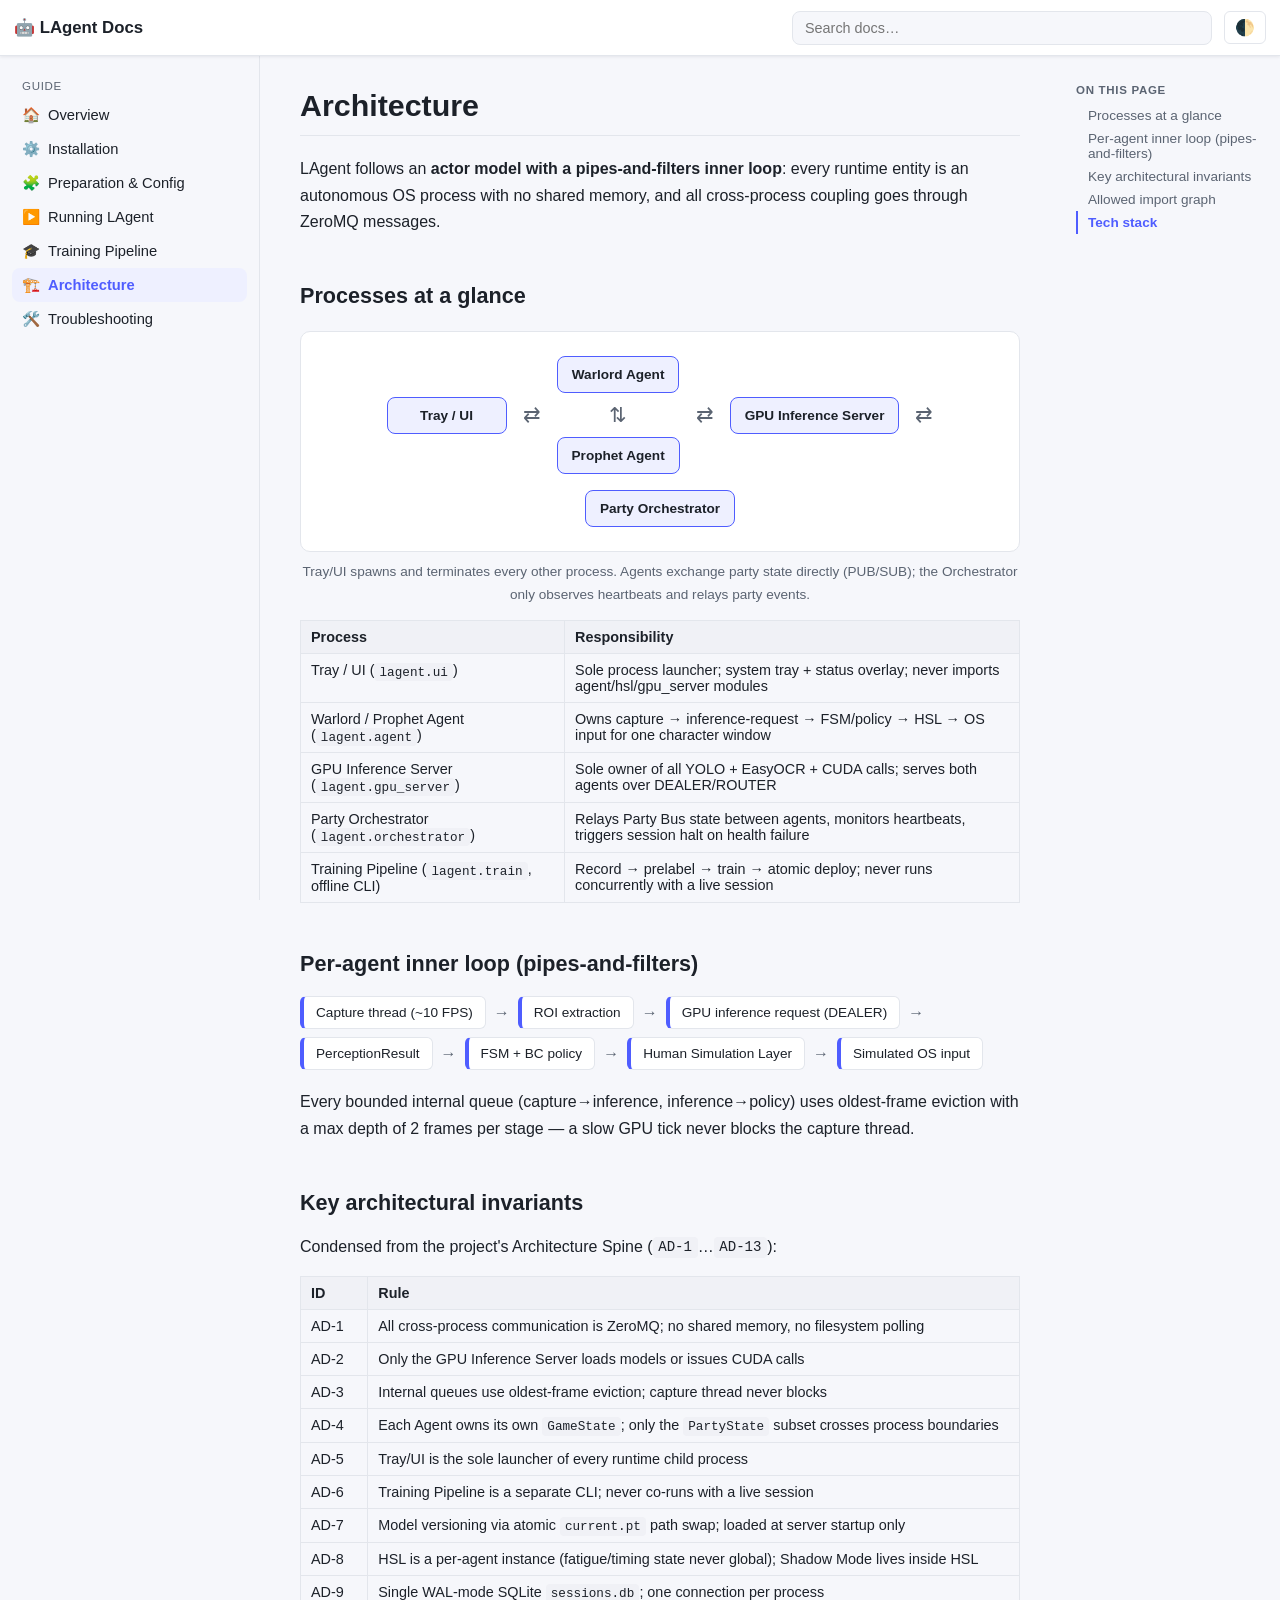
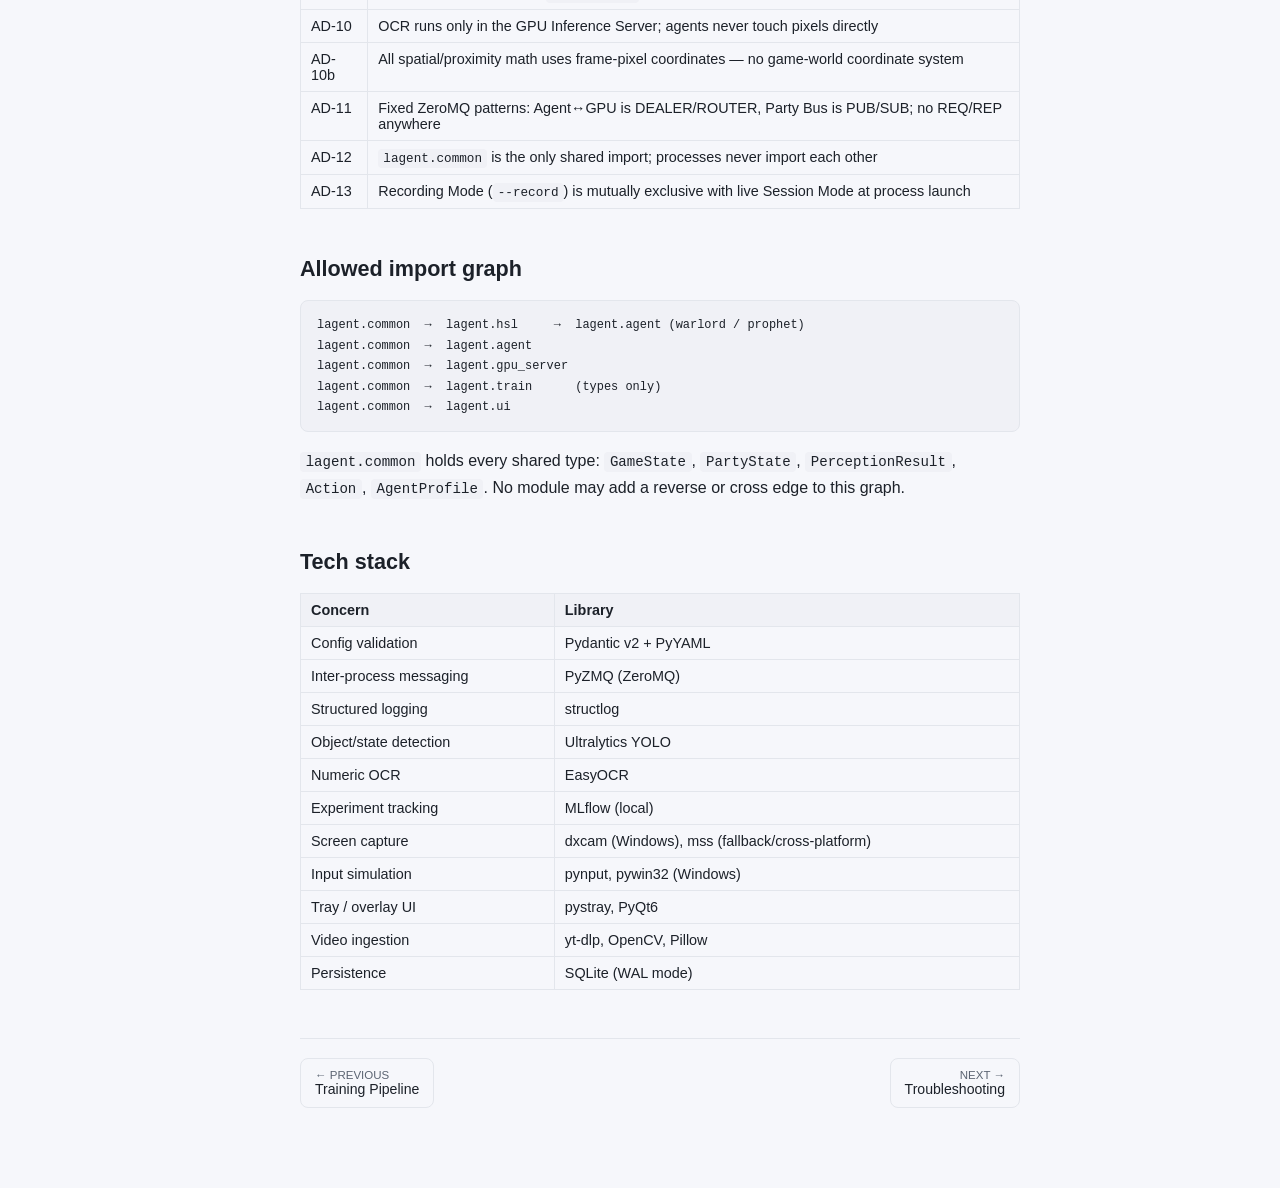
==== docs/site/architecture.html @ 67173eef "documentation html added" ====
<!doctype html>
<html lang="en">
<head>
<meta charset="utf-8" />
<meta name="viewport" content="width=device-width, initial-scale=1" />
<title>Architecture · LAgent Docs</title>
<link rel="stylesheet" href="assets/style.css" />
</head>
<body>
<header class="topbar">
  <button id="navToggle" aria-label="Toggle navigation">☰</button>
  <div class="brand">🤖 LAgent Docs</div>
  <div class="search-wrap">
    <input id="searchInput" type="text" placeholder="Search docs…" autocomplete="off" />
    <div id="searchResults" class="search-results"></div>
  </div>
  <button id="themeToggle" aria-label="Toggle theme">🌓</button>
</header>

<div class="layout">
  <nav id="sidebar" class="sidebar"></nav>

  <main class="content">
    <h1>Architecture</h1>
    <p>LAgent follows an <strong>actor model with a pipes-and-filters inner loop</strong>: every
      runtime entity is an autonomous OS process with no shared memory, and all cross-process
      coupling goes through ZeroMQ messages.</p>

    <h2 id="actors">Processes at a glance</h2>
    <div class="diagram">
      <div class="flow-col">
        <div class="node">Tray / UI</div>
      </div>
      <span class="arrow">⇄</span>
      <div class="flow-col">
        <div class="node">Warlord Agent</div>
        <span class="arrow">⇅</span>
        <div class="node">Prophet Agent</div>
      </div>
      <span class="arrow">⇄</span>
      <div class="flow-col">
        <div class="node">GPU Inference Server</div>
      </div>
      <span class="arrow">⇄</span>
      <div class="flow-col">
        <div class="node">Party Orchestrator</div>
      </div>
    </div>
    <p style="text-align:center; color:var(--text-muted); font-size:0.85rem; margin-top:-1em;">
      Tray/UI spawns and terminates every other process. Agents exchange party state directly
      (PUB/SUB); the Orchestrator only observes heartbeats and relays party events.
    </p>

    <table>
      <thead><tr><th>Process</th><th>Responsibility</th></tr></thead>
      <tbody>
        <tr><td>Tray / UI (<code>lagent.ui</code>)</td><td>Sole process launcher; system tray + status overlay; never imports agent/hsl/gpu_server modules</td></tr>
        <tr><td>Warlord / Prophet Agent (<code>lagent.agent</code>)</td><td>Owns capture → inference-request → FSM/policy → HSL → OS input for one character window</td></tr>
        <tr><td>GPU Inference Server (<code>lagent.gpu_server</code>)</td><td>Sole owner of all YOLO + EasyOCR + CUDA calls; serves both agents over DEALER/ROUTER</td></tr>
        <tr><td>Party Orchestrator (<code>lagent.orchestrator</code>)</td><td>Relays Party Bus state between agents, monitors heartbeats, triggers session halt on health failure</td></tr>
        <tr><td>Training Pipeline (<code>lagent.train</code>, offline CLI)</td><td>Record → prelabel → train → atomic deploy; never runs concurrently with a live session</td></tr>
      </tbody>
    </table>

    <h2 id="pipeline">Per-agent inner loop (pipes-and-filters)</h2>
    <div class="pipeline">
      <div class="step">Capture thread (~10 FPS)</div>
      <span class="sep">→</span>
      <div class="step">ROI extraction</div>
      <span class="sep">→</span>
      <div class="step">GPU inference request (DEALER)</div>
      <span class="sep">→</span>
      <div class="step">PerceptionResult</div>
      <span class="sep">→</span>
      <div class="step">FSM + BC policy</div>
      <span class="sep">→</span>
      <div class="step">Human Simulation Layer</div>
      <span class="sep">→</span>
      <div class="step">Simulated OS input</div>
    </div>
    <p>Every bounded internal queue (capture→inference, inference→policy) uses oldest-frame
      eviction with a max depth of 2 frames per stage — a slow GPU tick never blocks the
      capture thread.</p>

    <h2 id="invariants">Key architectural invariants</h2>
    <p>Condensed from the project's Architecture Spine (<code>AD-1</code>…<code>AD-13</code>):</p>
    <table>
      <thead><tr><th>ID</th><th>Rule</th></tr></thead>
      <tbody>
        <tr><td>AD-1</td><td>All cross-process communication is ZeroMQ; no shared memory, no filesystem polling</td></tr>
        <tr><td>AD-2</td><td>Only the GPU Inference Server loads models or issues CUDA calls</td></tr>
        <tr><td>AD-3</td><td>Internal queues use oldest-frame eviction; capture thread never blocks</td></tr>
        <tr><td>AD-4</td><td>Each Agent owns its own <code>GameState</code>; only the <code>PartyState</code> subset crosses process boundaries</td></tr>
        <tr><td>AD-5</td><td>Tray/UI is the sole launcher of every runtime child process</td></tr>
        <tr><td>AD-6</td><td>Training Pipeline is a separate CLI; never co-runs with a live session</td></tr>
        <tr><td>AD-7</td><td>Model versioning via atomic <code>current.pt</code> path swap; loaded at server startup only</td></tr>
        <tr><td>AD-8</td><td>HSL is a per-agent instance (fatigue/timing state never global); Shadow Mode lives inside HSL</td></tr>
        <tr><td>AD-9</td><td>Single WAL-mode SQLite <code>sessions.db</code>; one connection per process</td></tr>
        <tr><td>AD-10</td><td>OCR runs only in the GPU Inference Server; agents never touch pixels directly</td></tr>
        <tr><td>AD-10b</td><td>All spatial/proximity math uses frame-pixel coordinates — no game-world coordinate system</td></tr>
        <tr><td>AD-11</td><td>Fixed ZeroMQ patterns: Agent↔GPU is DEALER/ROUTER, Party Bus is PUB/SUB; no REQ/REP anywhere</td></tr>
        <tr><td>AD-12</td><td><code>lagent.common</code> is the only shared import; processes never import each other</td></tr>
        <tr><td>AD-13</td><td>Recording Mode (<code>--record</code>) is mutually exclusive with live Session Mode at process launch</td></tr>
      </tbody>
    </table>

    <h2 id="import-graph">Allowed import graph</h2>
    <pre><code>lagent.common  →  lagent.hsl     →  lagent.agent (warlord / prophet)
lagent.common  →  lagent.agent
lagent.common  →  lagent.gpu_server
lagent.common  →  lagent.train      (types only)
lagent.common  →  lagent.ui</code></pre>
    <p><code>lagent.common</code> holds every shared type: <code>GameState</code>,
      <code>PartyState</code>, <code>PerceptionResult</code>, <code>Action</code>,
      <code>AgentProfile</code>. No module may add a reverse or cross edge to this graph.</p>

    <h2 id="stack">Tech stack</h2>
    <table>
      <thead><tr><th>Concern</th><th>Library</th></tr></thead>
      <tbody>
        <tr><td>Config validation</td><td>Pydantic v2 + PyYAML</td></tr>
        <tr><td>Inter-process messaging</td><td>PyZMQ (ZeroMQ)</td></tr>
        <tr><td>Structured logging</td><td>structlog</td></tr>
        <tr><td>Object/state detection</td><td>Ultralytics YOLO</td></tr>
        <tr><td>Numeric OCR</td><td>EasyOCR</td></tr>
        <tr><td>Experiment tracking</td><td>MLflow (local)</td></tr>
        <tr><td>Screen capture</td><td>dxcam (Windows), mss (fallback/cross-platform)</td></tr>
        <tr><td>Input simulation</td><td>pynput, pywin32 (Windows)</td></tr>
        <tr><td>Tray / overlay UI</td><td>pystray, PyQt6</td></tr>
        <tr><td>Video ingestion</td><td>yt-dlp, OpenCV, Pillow</td></tr>
        <tr><td>Persistence</td><td>SQLite (WAL mode)</td></tr>
      </tbody>
    </table>

    <div class="page-nav"></div>
  </main>

  <aside id="toc" class="toc"></aside>
</div>

<script src="assets/search-index.js"></script>
<script src="assets/app.js" data-page="architecture"></script>
</body>
</html>
---- docs/site/assets/style.css ----
/* LAgent documentation site — shared styles */
:root {
  --bg: #f6f7fb;
  --bg-elevated: #ffffff;
  --text: #1c2129;
  --text-muted: #5b6472;
  --border: #e3e6ec;
  --accent: #4f5dff;
  --accent-soft: #eef0ff;
  --code-bg: #f0f1f6;
  --sidebar-w: 260px;
  --toc-w: 220px;
  --topbar-h: 56px;
  --danger: #c0392b;
  --warn-bg: #fff6e5;
  --warn-border: #f0c674;
  --ok-bg: #eafaf1;
  --ok-border: #7fd7a3;
  --shadow: 0 1px 3px rgba(20, 24, 40, 0.08);
}

[data-theme="dark"] {
  --bg: #10131a;
  --bg-elevated: #161b24;
  --text: #e7eaf1;
  --text-muted: #9aa4b6;
  --border: #262d3a;
  --accent: #8b93ff;
  --accent-soft: #1c2140;
  --code-bg: #1b202b;
  --warn-bg: #2a2410;
  --warn-border: #6b5a1e;
  --ok-bg: #10261b;
  --ok-border: #2f6b47;
  --shadow: 0 1px 3px rgba(0, 0, 0, 0.4);
}

* { box-sizing: border-box; }

html, body {
  margin: 0;
  padding: 0;
  background: var(--bg);
  color: var(--text);
  font-family: -apple-system, BlinkMacSystemFont, "Segoe UI", Roboto, Helvetica, Arial, sans-serif;
  scroll-behavior: smooth;
}

a { color: var(--accent); text-decoration: none; }
a:hover { text-decoration: underline; }

code, pre {
  font-family: "SFMono-Regular", Consolas, "Liberation Mono", Menlo, monospace;
}

code {
  background: var(--code-bg);
  padding: 0.15em 0.4em;
  border-radius: 4px;
  font-size: 0.88em;
}

pre {
  background: var(--code-bg);
  border: 1px solid var(--border);
  border-radius: 8px;
  padding: 14px 16px;
  overflow-x: auto;
  line-height: 1.5;
  font-size: 0.85em;
}
pre code { background: none; padding: 0; }

/* Topbar */
.topbar {
  position: fixed;
  top: 0; left: 0; right: 0;
  height: var(--topbar-h);
  background: var(--bg-elevated);
  border-bottom: 1px solid var(--border);
  display: flex;
  align-items: center;
  gap: 12px;
  padding: 0 14px;
  z-index: 100;
  box-shadow: var(--shadow);
}
.topbar .brand {
  font-weight: 700;
  font-size: 1.05rem;
  white-space: nowrap;
}
#navToggle {
  display: none;
  background: none;
  border: 1px solid var(--border);
  border-radius: 6px;
  color: var(--text);
  font-size: 1.1rem;
  padding: 4px 9px;
  cursor: pointer;
}
.search-wrap { position: relative; flex: 1; max-width: 420px; margin-left: auto; }
#searchInput {
  width: 100%;
  padding: 8px 12px;
  border-radius: 8px;
  border: 1px solid var(--border);
  background: var(--bg);
  color: var(--text);
  font-size: 0.9rem;
}
#searchInput:focus { outline: 2px solid var(--accent); }
.search-results {
  position: absolute;
  top: calc(100% + 6px);
  left: 0; right: 0;
  background: var(--bg-elevated);
  border: 1px solid var(--border);
  border-radius: 8px;
  box-shadow: var(--shadow);
  max-height: 360px;
  overflow-y: auto;
  display: none;
  z-index: 200;
}
.search-results.open { display: block; }
.search-results a {
  display: block;
  padding: 9px 12px;
  color: var(--text);
  border-bottom: 1px solid var(--border);
  text-decoration: none;
}
.search-results a:last-child { border-bottom: none; }
.search-results a:hover, .search-results a.active { background: var(--accent-soft); }
.search-results small { display: block; color: var(--text-muted); font-weight: 400; }
.search-empty { padding: 10px 12px; color: var(--text-muted); font-size: 0.85rem; }

#themeToggle {
  background: none;
  border: 1px solid var(--border);
  border-radius: 6px;
  color: var(--text);
  font-size: 1rem;
  padding: 6px 10px;
  cursor: pointer;
  white-space: nowrap;
}

/* Layout */
.layout {
  display: flex;
  max-width: 1400px;
  margin: 0 auto;
  padding-top: var(--topbar-h);
}

.sidebar {
  width: var(--sidebar-w);
  flex: 0 0 var(--sidebar-w);
  position: sticky;
  top: var(--topbar-h);
  height: calc(100vh - var(--topbar-h));
  overflow-y: auto;
  padding: 20px 12px;
  border-right: 1px solid var(--border);
}
.sidebar .group-title {
  font-size: 0.72rem;
  text-transform: uppercase;
  letter-spacing: 0.06em;
  color: var(--text-muted);
  margin: 18px 10px 6px;
}
.sidebar .group-title:first-child { margin-top: 4px; }
.sidebar a.nav-link {
  display: flex;
  align-items: center;
  gap: 8px;
  padding: 8px 10px;
  border-radius: 8px;
  color: var(--text);
  font-size: 0.92rem;
  text-decoration: none;
}
.sidebar a.nav-link:hover { background: var(--accent-soft); }
.sidebar a.nav-link.active {
  background: var(--accent-soft);
  color: var(--accent);
  font-weight: 600;
}

.content {
  flex: 1 1 auto;
  min-width: 0;
  padding: 32px 40px 80px;
}
.content h1:first-child { margin-top: 0; }
.content h1 { font-size: 1.9rem; border-bottom: 1px solid var(--border); padding-bottom: 12px; }
.content h2 { font-size: 1.35rem; margin-top: 2.2em; scroll-margin-top: 80px; }
.content h3 { font-size: 1.08rem; margin-top: 1.8em; scroll-margin-top: 80px; }
.content p, .content li { line-height: 1.65; color: var(--text); }
.content table {
  border-collapse: collapse;
  width: 100%;
  margin: 1em 0;
  font-size: 0.9rem;
}
.content th, .content td {
  border: 1px solid var(--border);
  padding: 8px 10px;
  text-align: left;
  vertical-align: top;
}
.content th { background: var(--code-bg); }

.toc {
  width: var(--toc-w);
  flex: 0 0 var(--toc-w);
  position: sticky;
  top: var(--topbar-h);
  height: calc(100vh - var(--topbar-h));
  overflow-y: auto;
  padding: 28px 16px;
  font-size: 0.85rem;
}
.toc .toc-title { font-weight: 700; margin-bottom: 8px; color: var(--text-muted); text-transform: uppercase; font-size: 0.72rem; letter-spacing: 0.06em; }
.toc a { display: block; color: var(--text-muted); padding: 4px 0 4px 10px; border-left: 2px solid transparent; }
.toc a.h3 { padding-left: 20px; font-size: 0.82rem; }
.toc a.active { color: var(--accent); border-left-color: var(--accent); font-weight: 600; }

/* Callouts */
.callout {
  border-radius: 8px;
  padding: 12px 16px;
  margin: 1.2em 0;
  border: 1px solid var(--border);
}
.callout.warn { background: var(--warn-bg); border-color: var(--warn-border); }
.callout.ok { background: var(--ok-bg); border-color: var(--ok-border); }
.callout.info { background: var(--accent-soft); border-color: var(--accent); }
.callout strong.callout-title { display: block; margin-bottom: 4px; }

.badge {
  display: inline-block;
  padding: 2px 8px;
  border-radius: 999px;
  font-size: 0.72rem;
  font-weight: 700;
  background: var(--accent-soft);
  color: var(--accent);
  margin-right: 4px;
}

.cards {
  display: grid;
  grid-template-columns: repeat(auto-fit, minmax(220px, 1fr));
  gap: 14px;
  margin: 1.2em 0;
}
.card {
  border: 1px solid var(--border);
  border-radius: 10px;
  padding: 14px 16px;
  background: var(--bg-elevated);
  box-shadow: var(--shadow);
}
.card h3 { margin-top: 0; font-size: 1rem; }
.card p { margin-bottom: 0; color: var(--text-muted); font-size: 0.88rem; }

/* Simple architecture diagram (CSS boxes, no external deps) */
.diagram {
  display: flex;
  flex-wrap: wrap;
  gap: 16px;
  align-items: center;
  justify-content: center;
  padding: 24px;
  background: var(--bg-elevated);
  border: 1px solid var(--border);
  border-radius: 10px;
  margin: 1.4em 0;
}
.diagram .node {
  border: 1.5px solid var(--accent);
  border-radius: 8px;
  padding: 10px 14px;
  font-size: 0.85rem;
  font-weight: 600;
  background: var(--accent-soft);
  color: var(--text);
  text-align: center;
  min-width: 120px;
}
.diagram .arrow { color: var(--text-muted); font-size: 1.3rem; }
.flow-col { display: flex; flex-direction: column; gap: 10px; align-items: center; }

.pipeline {
  display: flex;
  flex-wrap: wrap;
  gap: 8px;
  align-items: center;
  margin: 1.2em 0;
}
.pipeline .step {
  border: 1.5px solid var(--border);
  border-left: 4px solid var(--accent);
  border-radius: 6px;
  padding: 8px 12px;
  background: var(--bg-elevated);
  font-size: 0.85rem;
}
.pipeline .sep { color: var(--text-muted); }

.page-nav {
  display: flex;
  justify-content: space-between;
  margin-top: 3em;
  padding-top: 1.2em;
  border-top: 1px solid var(--border);
  gap: 16px;
}
.page-nav a {
  border: 1px solid var(--border);
  border-radius: 8px;
  padding: 10px 14px;
  color: var(--text);
  text-decoration: none;
  font-size: 0.88rem;
  max-width: 46%;
}
.page-nav a:hover { border-color: var(--accent); }
.page-nav .dir { display: block; color: var(--text-muted); font-size: 0.72rem; text-transform: uppercase; }
.page-nav .next { margin-left: auto; text-align: right; }

.kbd {
  border: 1px solid var(--border);
  border-bottom-width: 2px;
  border-radius: 4px;
  padding: 1px 6px;
  font-family: monospace;
  font-size: 0.82em;
  background: var(--code-bg);
}

.checklist { list-style: none; padding-left: 0; }
.checklist li { padding-left: 1.6em; position: relative; margin-bottom: 6px; }
.checklist li::before {
  content: "☐";
  position: absolute; left: 0; color: var(--accent); font-size: 1.05em;
}

/* Mobile */
@media (max-width: 1100px) {
  .toc { display: none; }
}
@media (max-width: 860px) {
  #navToggle { display: inline-block; }
  .sidebar {
    position: fixed;
    left: 0;
    top: var(--topbar-h);
    height: calc(100vh - var(--topbar-h));
    background: var(--bg-elevated);
    z-index: 90;
    transform: translateX(-105%);
    transition: transform 0.18s ease;
    box-shadow: var(--shadow);
  }
  .sidebar.open { transform: translateX(0); }
  .content { padding: 24px 18px 60px; }
  .search-wrap { max-width: none; }
  .topbar .brand { display: none; }
}
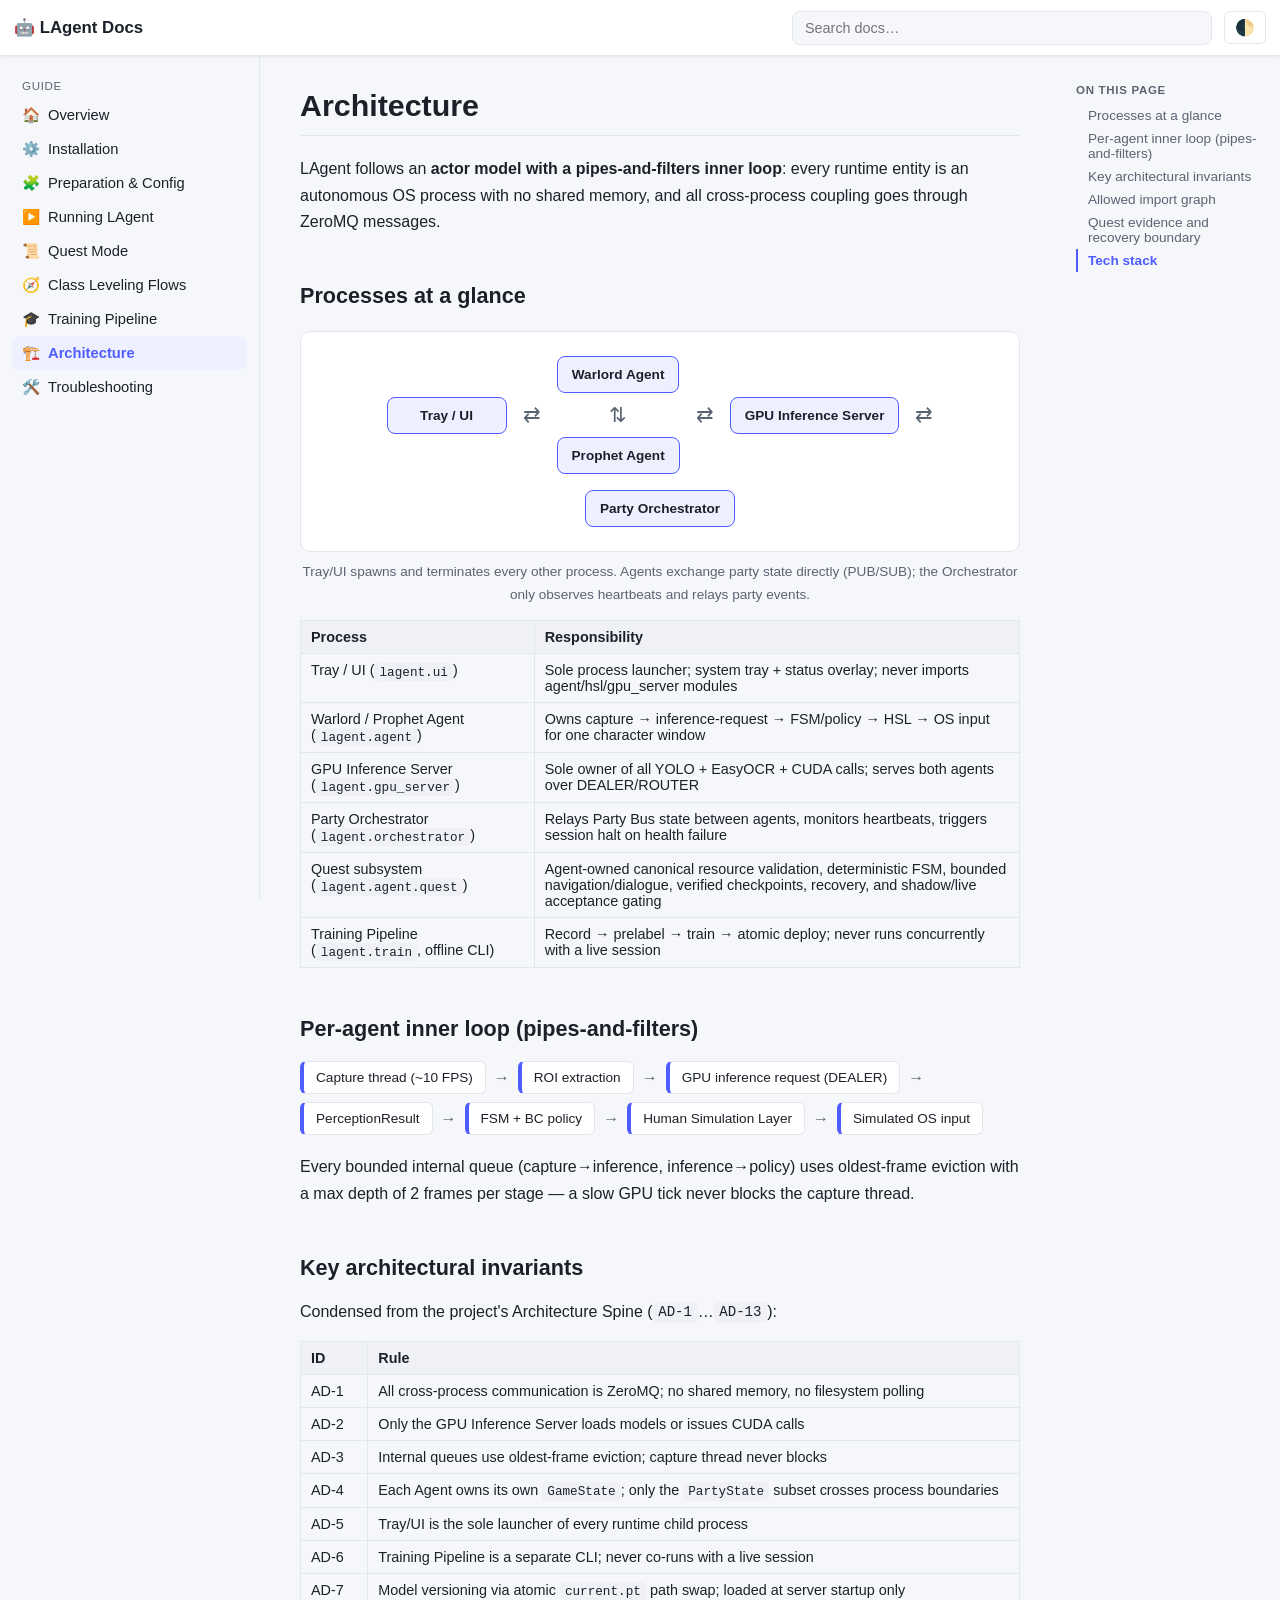
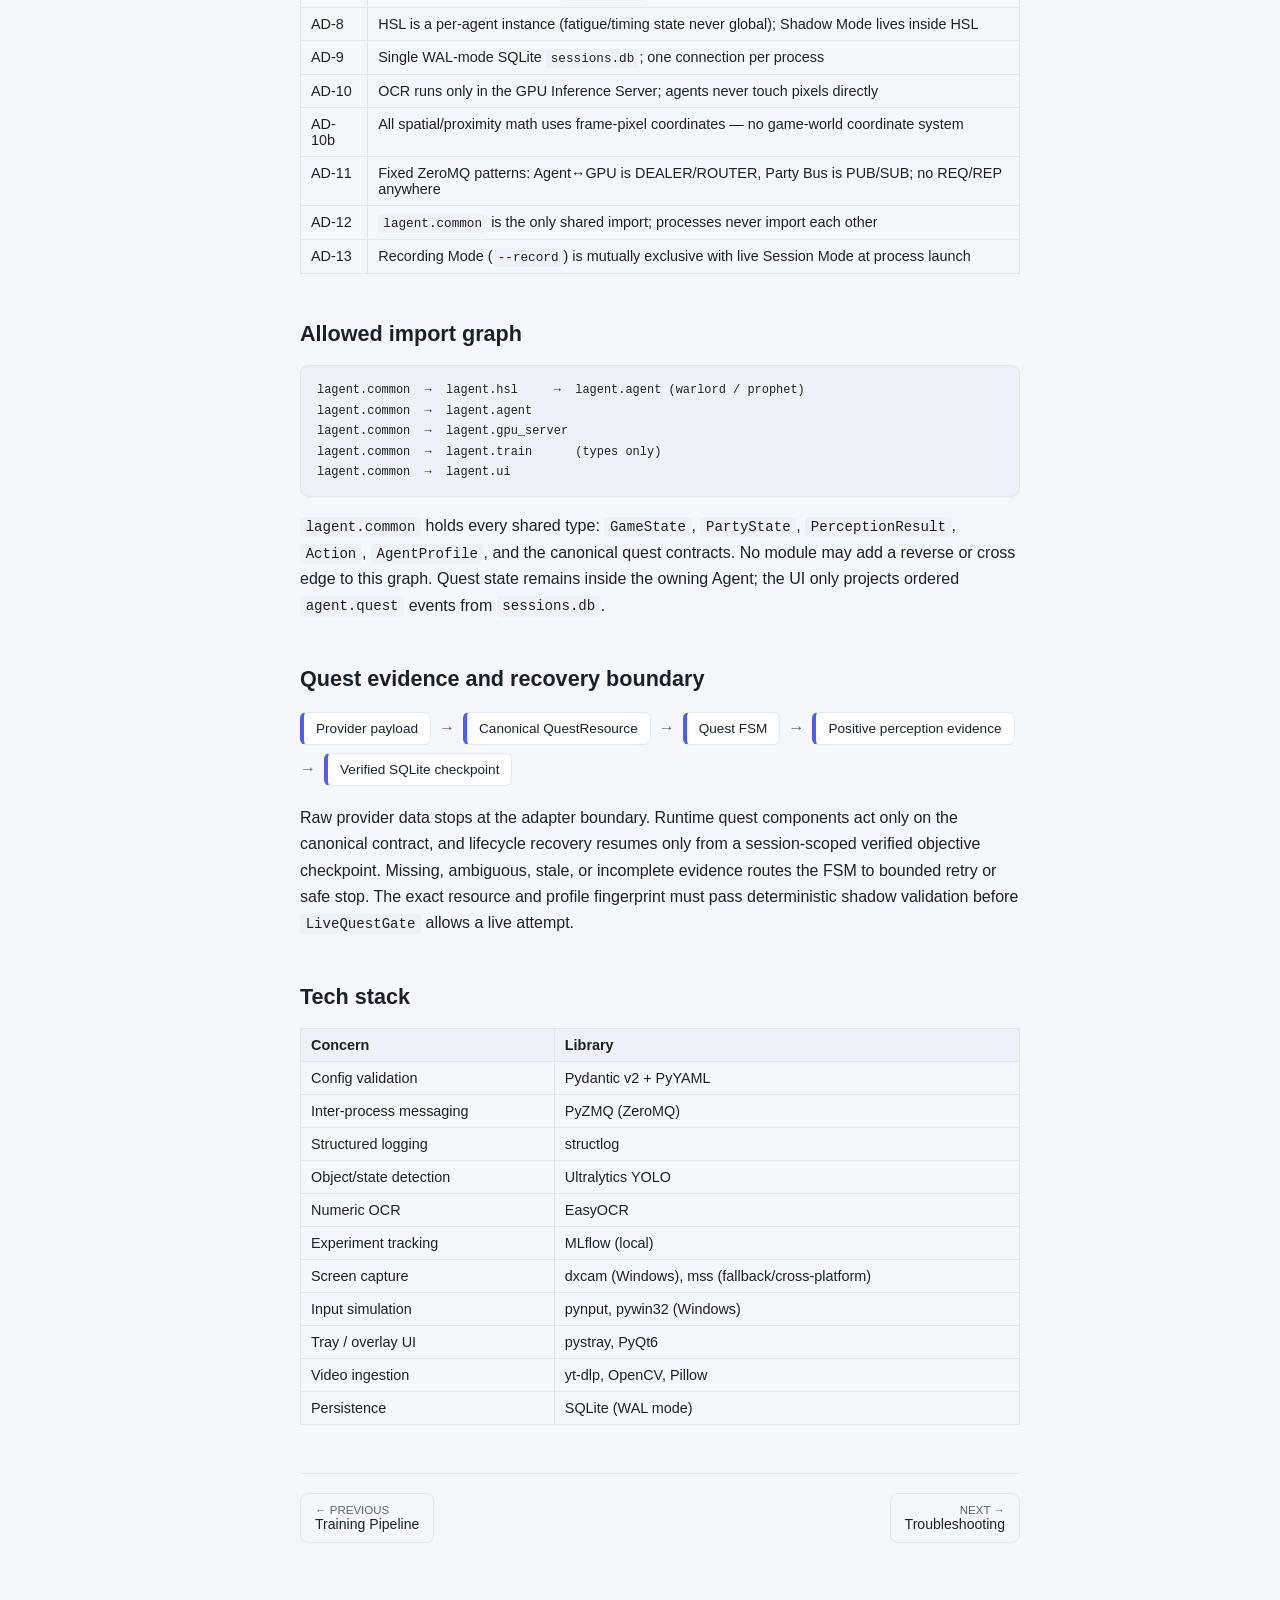
==== commit 635db11a: "epic 9 impl + docs" ====
--- a/docs/site/architecture.html
+++ b/docs/site/architecture.html
@@ -58,6 +58,7 @@
         <tr><td>Warlord / Prophet Agent (<code>lagent.agent</code>)</td><td>Owns capture → inference-request → FSM/policy → HSL → OS input for one character window</td></tr>
         <tr><td>GPU Inference Server (<code>lagent.gpu_server</code>)</td><td>Sole owner of all YOLO + EasyOCR + CUDA calls; serves both agents over DEALER/ROUTER</td></tr>
         <tr><td>Party Orchestrator (<code>lagent.orchestrator</code>)</td><td>Relays Party Bus state between agents, monitors heartbeats, triggers session halt on health failure</td></tr>
+        <tr><td>Quest subsystem (<code>lagent.agent.quest</code>)</td><td>Agent-owned canonical resource validation, deterministic FSM, bounded navigation/dialogue, verified checkpoints, recovery, and shadow/live acceptance gating</td></tr>
         <tr><td>Training Pipeline (<code>lagent.train</code>, offline CLI)</td><td>Record → prelabel → train → atomic deploy; never runs concurrently with a live session</td></tr>
       </tbody>
     </table>
@@ -112,7 +113,27 @@
 lagent.common  →  lagent.ui</code></pre>
     <p><code>lagent.common</code> holds every shared type: <code>GameState</code>,
       <code>PartyState</code>, <code>PerceptionResult</code>, <code>Action</code>,
-      <code>AgentProfile</code>. No module may add a reverse or cross edge to this graph.</p>
+      <code>AgentProfile</code>, and the canonical quest contracts. No module may add a reverse
+      or cross edge to this graph. Quest state remains inside the owning Agent; the UI only
+      projects ordered <code>agent.quest</code> events from <code>sessions.db</code>.</p>
+
+    <h2 id="quest-safety">Quest evidence and recovery boundary</h2>
+    <div class="pipeline">
+      <div class="step">Provider payload</div>
+      <span class="sep">→</span>
+      <div class="step">Canonical QuestResource</div>
+      <span class="sep">→</span>
+      <div class="step">Quest FSM</div>
+      <span class="sep">→</span>
+      <div class="step">Positive perception evidence</div>
+      <span class="sep">→</span>
+      <div class="step">Verified SQLite checkpoint</div>
+    </div>
+    <p>Raw provider data stops at the adapter boundary. Runtime quest components act only on the
+      canonical contract, and lifecycle recovery resumes only from a session-scoped verified
+      objective checkpoint. Missing, ambiguous, stale, or incomplete evidence routes the FSM to
+      bounded retry or safe stop. The exact resource and profile fingerprint must pass deterministic
+      shadow validation before <code>LiveQuestGate</code> allows a live attempt.</p>
 
     <h2 id="stack">Tech stack</h2>
     <table>
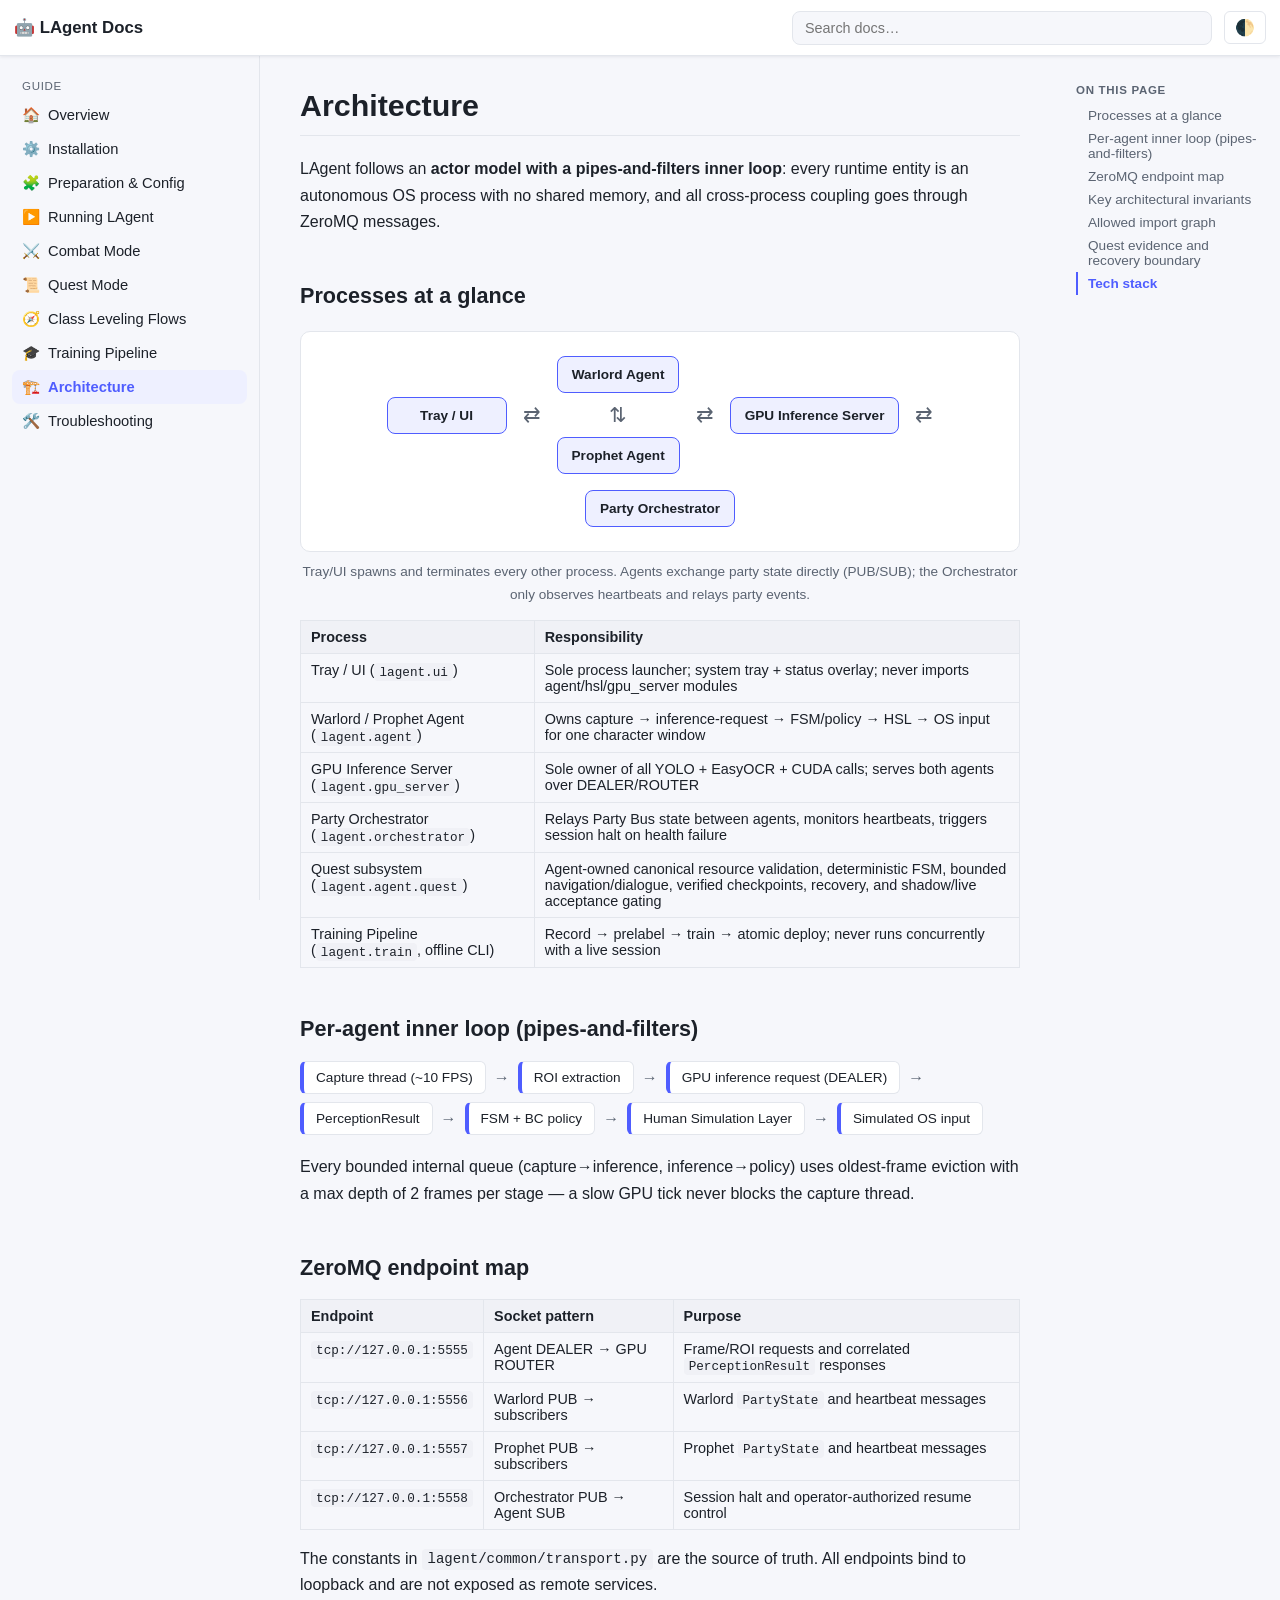
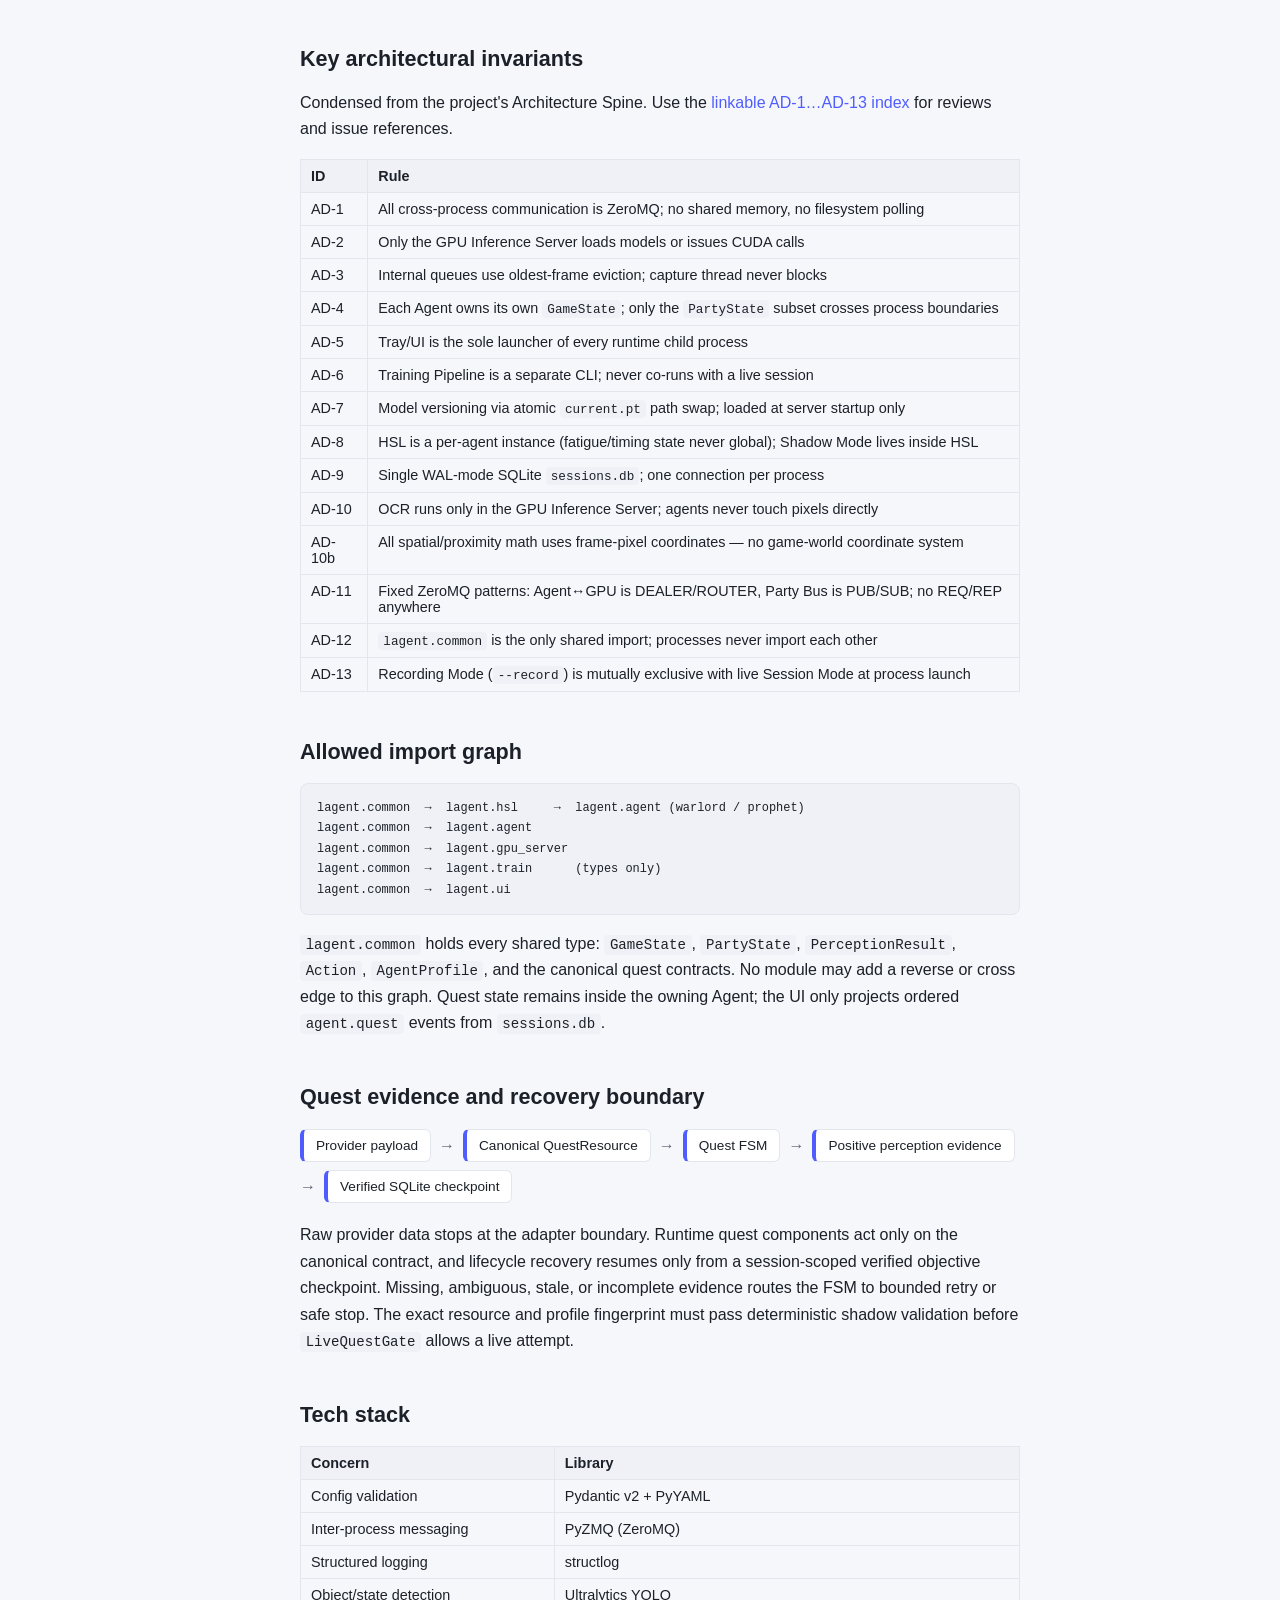
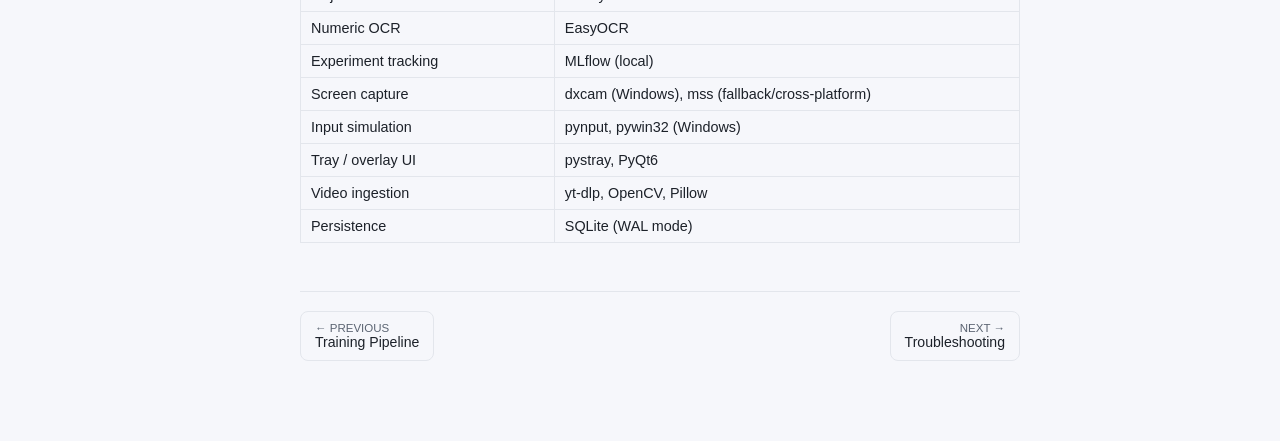
==== commit 2aa77771: "cleanups and validations" ====
--- a/docs/site/architecture.html
+++ b/docs/site/architecture.html
@@ -83,8 +83,22 @@
       eviction with a max depth of 2 frames per stage — a slow GPU tick never blocks the
       capture thread.</p>
 
+    <h2 id="endpoints">ZeroMQ endpoint map</h2>
+    <table>
+      <thead><tr><th>Endpoint</th><th>Socket pattern</th><th>Purpose</th></tr></thead>
+      <tbody>
+        <tr><td><code>tcp://127.0.0.1:5555</code></td><td>Agent DEALER → GPU ROUTER</td><td>Frame/ROI requests and correlated <code>PerceptionResult</code> responses</td></tr>
+        <tr><td><code>tcp://127.0.0.1:5556</code></td><td>Warlord PUB → subscribers</td><td>Warlord <code>PartyState</code> and heartbeat messages</td></tr>
+        <tr><td><code>tcp://127.0.0.1:5557</code></td><td>Prophet PUB → subscribers</td><td>Prophet <code>PartyState</code> and heartbeat messages</td></tr>
+        <tr><td><code>tcp://127.0.0.1:5558</code></td><td>Orchestrator PUB → Agent SUB</td><td>Session halt and operator-authorized resume control</td></tr>
+      </tbody>
+    </table>
+    <p>The constants in <code>lagent/common/transport.py</code> are the source of truth. All
+      endpoints bind to loopback and are not exposed as remote services.</p>
+
     <h2 id="invariants">Key architectural invariants</h2>
-    <p>Condensed from the project's Architecture Spine (<code>AD-1</code>…<code>AD-13</code>):</p>
+    <p>Condensed from the project's Architecture Spine. Use the
+      <a href="../architecture-decisions.md">linkable AD-1…AD-13 index</a> for reviews and issue references.</p>
     <table>
       <thead><tr><th>ID</th><th>Rule</th></tr></thead>
       <tbody>
